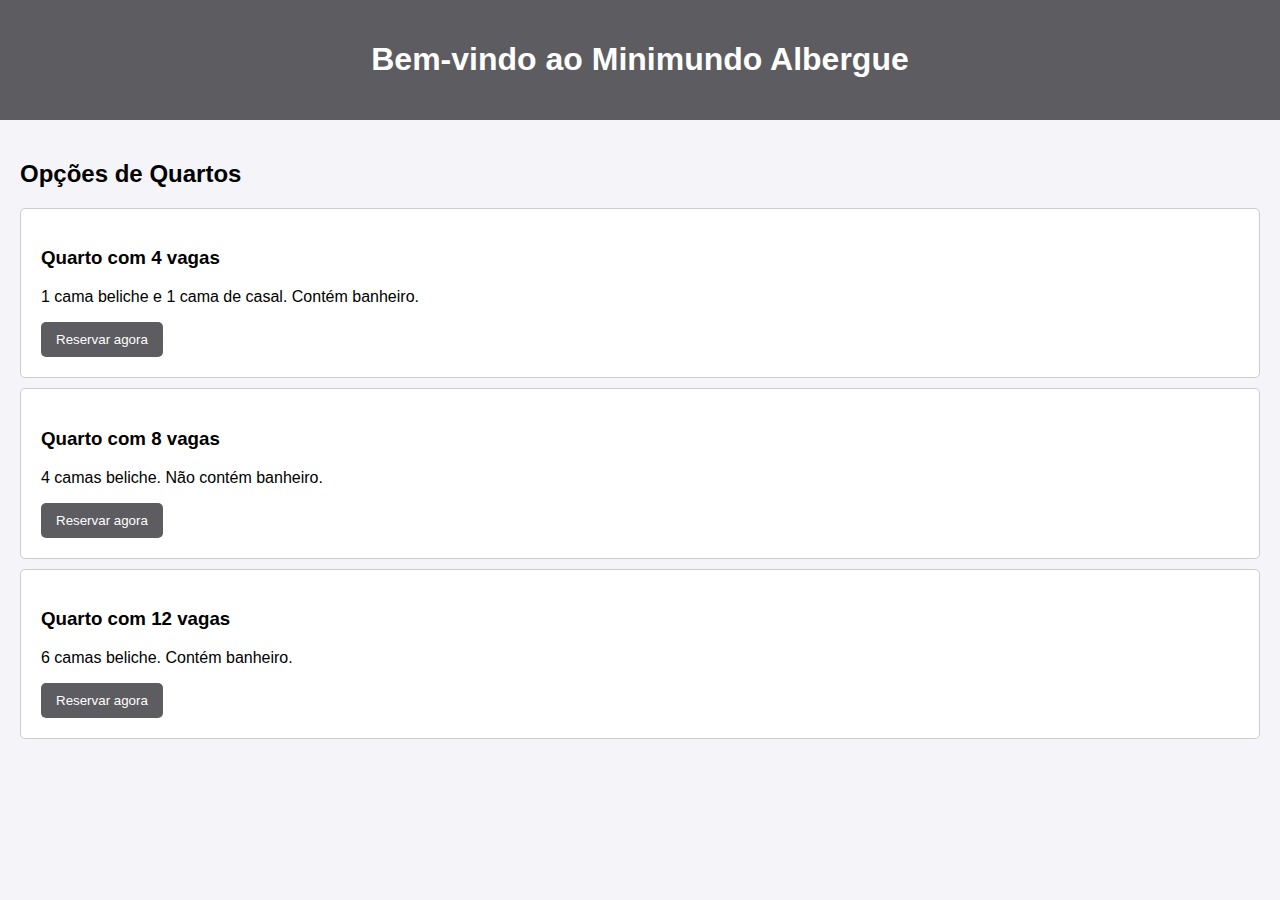
==== AV2/index.html @ b5791ba3 "primeiro commit" ====
<!DOCTYPE html>
<html lang="en">

<head>
  <meta charset="UTF-8">
  <meta name="viewport" content="width=device-width, initial-scale=1.0">
  <title>Minimundo Albergue</title>
  <link rel="stylesheet" href="css/styles.css">
</head>

<body>
  <header>
    <h1>Bem-vindo ao Minimundo Albergue</h1>
  </header>
  <main>
    <section id="rooms">
      <h2>Opções de Quartos</h2>
      <div class="room" id="room-4">
        <h3>Quarto com 4 vagas</h3>
        <p>1 cama beliche e 1 cama de casal. Contém banheiro.</p>
        <button onclick="reserveRoom(4)">Reservar agora</button>
      </div>
      <div class="room" id="room-8">
        <h3>Quarto com 8 vagas</h3>
        <p>4 camas beliche. Não contém banheiro.</p>
        <button onclick="reserveRoom(8)">Reservar agora</button>
      </div>
      <div class="room" id="room-12">
        <h3>Quarto com 12 vagas</h3>
        <p>6 camas beliche. Contém banheiro.</p>
        <button onclick="reserveRoom(12)">Reservar agora</button>
      </div>
    </section>
  </main>
  <script src="js/script.js"></script>
</body>

</html>
---- AV2/css/styles.css ----
body {
  font-family: Arial, sans-serif;
  margin: 0;
  padding: 0;
  background-color: #f4f4f9;
}
header {
  background-color: #5d5c61;
  color: white;
  text-align: center;
  padding: 20px;
}
main {
  padding: 20px;
}
.room {
  border: 1px solid #ccc;
  padding: 20px;
  margin: 10px 0;
  border-radius: 5px;
  background-color: #fff;
}
button {
  background-color: #5d5c61;
  color: white;
  padding: 10px 15px;
  border: none;
  border-radius: 5px;
  cursor: pointer;
}
button:disabled {
  background-color: #ccc;
  cursor: not-allowed;
}
.room-image {
  width: 100%;
  border-radius: 5px;
  margin-bottom: 15px;
}
/* Estilo para a seção dos quartos */
.room-list {
  display: flex;            /* Usar flexbox para alinhar elementos horizontalmente */
  justify-content: space-between; /* Alinhar o título à esquerda e o botão à direita */
  align-items: center;      /* Alinhar verticalmente */
  margin-bottom: 20px;      /* Adicionar margem abaixo da seção */
}

/* Estilo do botão */
#add-room-button {
  padding: 10px 20px;
  background-color: #5d5c61;
  color: white;
  border: none;
  border-radius: 5px;
  cursor: pointer;
  font-size: 16px;
}

#add-room-button:hover {
  background-color: #4a4945;
}

/* Imagens responsivas */
img {
  width: 100%;  /* A imagem será redimensionada de acordo com a largura do contêiner */
  height: auto; /* A altura será ajustada automaticamente para manter a proporção */
  max-width: 300px; /* A largura máxima será 300px */
}
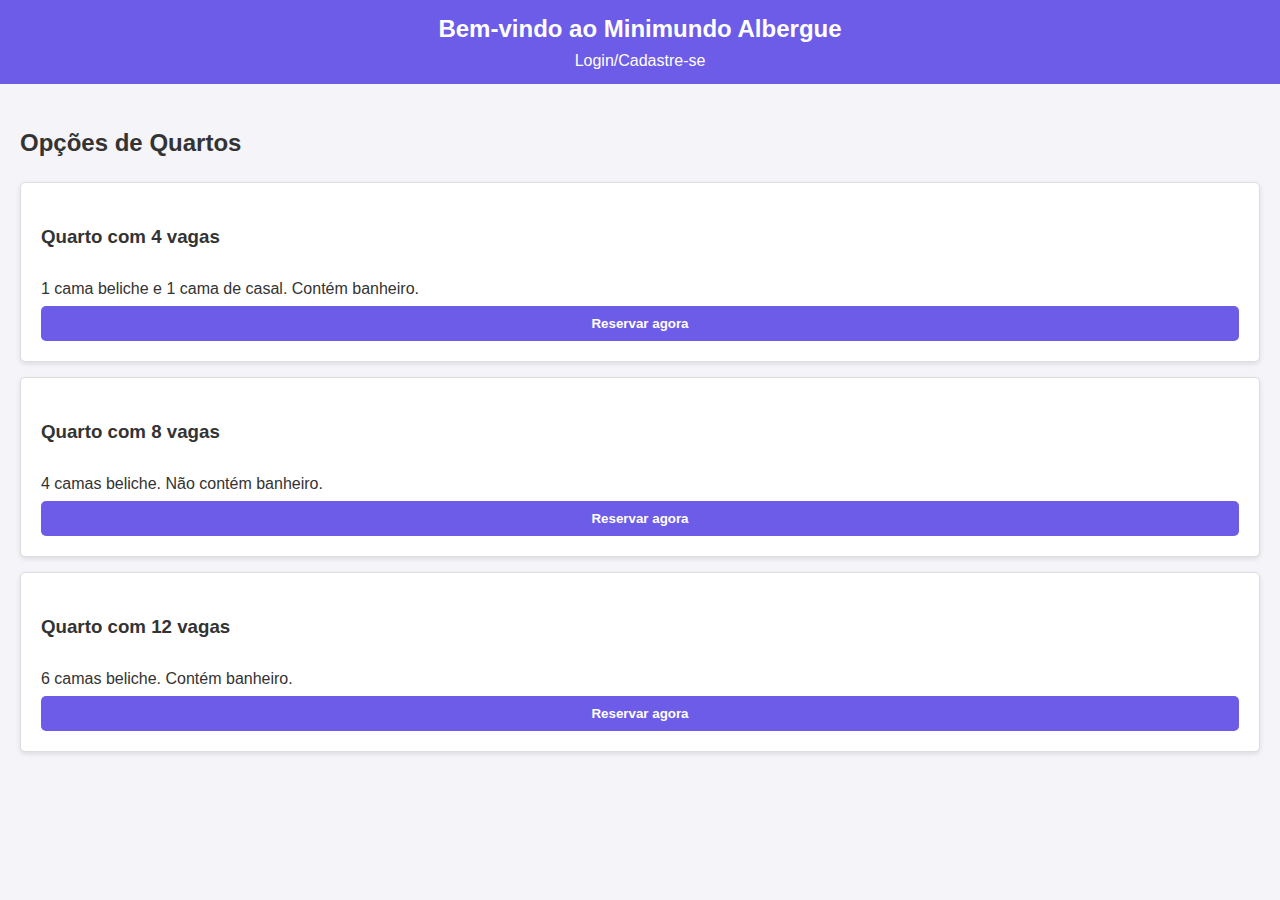
==== commit 65540e31: "att" ====
--- a/AV2/index.html
+++ b/AV2/index.html
@@ -1,5 +1,5 @@
 <!DOCTYPE html>
-<html lang="en">
+<html lang="pt-br">
 
 <head>
   <meta charset="UTF-8">
@@ -11,7 +11,10 @@
 <body>
   <header>
     <h1>Bem-vindo ao Minimundo Albergue</h1>
+    <!-- Link para a página de login -->
+    <a href="login.html" id="login-link" class="btn">Login/Cadastre-se</a>
   </header>
+
   <main>
     <section id="rooms">
       <h2>Opções de Quartos</h2>
@@ -32,6 +35,7 @@
       </div>
     </section>
   </main>
+
   <script src="js/script.js"></script>
 </body>
 
--- a/AV2/css/styles.css
+++ b/AV2/css/styles.css
@@ -1,70 +1,317 @@
+:root {
+  --primary-color: #6c5ce7; /* Cor principal (botões e destaques) */
+  --primary-hover: #4834d4; /* Cor de hover nos botões */
+  --secondary-color: #5d5c61; /* Cor secundária */
+  --background-color: #f4f4f9; /* Cor de fundo */
+  --text-color: #333; /* Cor do texto */
+}
+
 body {
-  font-family: Arial, sans-serif;
+  background-color: var(--background-color);
+  color: var(--text-color);
+  font-family: 'Roboto', Arial, sans-serif;
+  line-height: 1.6;
   margin: 0;
   padding: 0;
-  background-color: #f4f4f9;
-}
+}
+
 header {
-  background-color: #5d5c61;
-  color: white;
+  position: sticky;
+  top: 0;
+  background-color: var(--primary-color);
+  color: white;
+  padding: 10px 20px;
   text-align: center;
-  padding: 20px;
-}
+  z-index: 1000;
+}
+
+header h1 {
+  margin: 0;
+  font-size: 24px;
+}
+
 main {
   padding: 20px;
 }
-.room {
-  border: 1px solid #ccc;
-  padding: 20px;
-  margin: 10px 0;
-  border-radius: 5px;
-  background-color: #fff;
-}
+
+/* Estilo para botões */
 button {
-  background-color: #5d5c61;
+  background-color: var(--primary-color);
   color: white;
   padding: 10px 15px;
   border: none;
   border-radius: 5px;
   cursor: pointer;
-}
+  font-weight: bold;
+}
+
+button:hover {
+  background-color: var(--primary-hover);
+}
+
 button:disabled {
   background-color: #ccc;
   cursor: not-allowed;
 }
-.room-image {
-  width: 100%;
-  border-radius: 5px;
-  margin-bottom: 15px;
-}
-/* Estilo para a seção dos quartos */
-.room-list {
-  display: flex;            /* Usar flexbox para alinhar elementos horizontalmente */
-  justify-content: space-between; /* Alinhar o título à esquerda e o botão à direita */
-  align-items: center;      /* Alinhar verticalmente */
-  margin-bottom: 20px;      /* Adicionar margem abaixo da seção */
-}
-
-/* Estilo do botão */
-#add-room-button {
-  padding: 10px 20px;
-  background-color: #5d5c61;
+
+/* Estilo para as seções */
+.room {
+  display: flex;
+  flex-direction: column;
+  padding: 20px;
+  margin: 15px 0;
+  border: 1px solid #ddd;
+  border-radius: 5px;
+  background-color: white;
+  box-shadow: 0 2px 5px rgba(0, 0, 0, 0.1);
+}
+
+.room img {
+  width: 100%;
+  border-radius: 5px;
+  margin-bottom: 10px;
+}
+
+.room p {
+  margin: 5px 0;
+  color: var(--text-color);
+}
+
+/* Formulários */
+input, textarea, select {
+  width: 100%;
+  padding: 10px;
+  margin: 10px 0;
+  border: 1px solid #ccc;
+  border-radius: 5px;
+  font-size: 14px;
+}
+
+input:focus, textarea:focus, select:focus {
+  outline: none;
+  border-color: var(--primary-color);
+  box-shadow: 0 0 5px var(--primary-color);
+}
+
+button[type="submit"] {
+  background-color: var(--primary-color);
   color: white;
   border: none;
-  border-radius: 5px;
+  padding: 12px;
+  border-radius: 5px;
+  font-size: 16px;
   cursor: pointer;
-  font-size: 16px;
-}
-
-#add-room-button:hover {
-  background-color: #4a4945;
+}
+
+button[type="submit"]:hover {
+  background-color: var(--primary-hover);
+}
+
+/* Estilo para listas de quartos */
+#room-list {
+  display: flex;
+  flex-direction: column;
+  gap: 10px;
+}
+
+.room-list-header {
+  display: flex;
+  justify-content: space-between; /* Título à esquerda, botão à direita */
+  align-items: center;
+  margin-bottom: 20px;
+}
+
+.room-list-header h2 {
+  margin: 0;
 }
 
 /* Imagens responsivas */
 img {
-  width: 100%;  /* A imagem será redimensionada de acordo com a largura do contêiner */
+  width: 100%; /* A imagem será redimensionada de acordo com a largura do contêiner */
   height: auto; /* A altura será ajustada automaticamente para manter a proporção */
   max-width: 300px; /* A largura máxima será 300px */
 }
 
-
+/* Formulário de adição de quarto */
+#add-room-form {
+  background-color: #fff;
+  border: 1px solid #ccc;
+  border-radius: 5px;
+  padding: 20px;
+  margin-top: 20px;
+}
+
+#add-room-form h2 {
+  margin-top: 0;
+}
+
+#add-room-form label {
+  margin: 10px 0 5px;
+  font-weight: bold;
+}
+
+#add-room-form input,
+#add-room-form textarea,
+#add-room-form select {
+  width: 100%;
+  padding: 10px;
+  border: 1px solid #ccc;
+  border-radius: 5px;
+  font-size: 14px;
+}
+
+#add-room-form button[type="submit"] {
+  width: 100%;
+  margin-top: 15px;
+  font-size: 16px;
+}
+
+/* Estilo para a página de edição */
+#edit-room-form {
+  background-color: #fff;
+  border: 1px solid #ccc;
+  border-radius: 5px;
+  padding: 20px;
+  margin-top: 20px;
+}
+
+#edit-room-form h2 {
+  margin-top: 0;
+}
+
+#edit-room-form label {
+  margin: 10px 0 5px;
+  font-weight: bold;
+}
+
+#edit-room-form input,
+#edit-room-form textarea,
+#edit-room-form select {
+  width: 100%;
+  padding: 10px;
+  border: 1px solid #ccc;
+  border-radius: 5px;
+  font-size: 14px;
+}
+
+/* Links */
+a {
+  color: #fff;
+  text-decoration: none;
+}
+
+a:hover {
+  text-decoration: underline;
+}
+
+:root {
+  --primary-color: #6c5ce7; /* Cor principal (botões e destaques) */
+  --primary-hover: #4834d4; /* Cor de hover nos botões */
+  --secondary-color: #5d5c61; /* Cor secundária */
+  --background-color: #f4f4f9; /* Cor de fundo */
+  --text-color: #333; /* Cor do texto */
+}
+
+body {
+  background-color: var(--background-color);
+  color: var(--text-color);
+  font-family: 'Roboto', Arial, sans-serif;
+  line-height: 1.6;
+  margin: 0;
+  padding: 0;
+}
+
+header {
+  position: sticky;
+  top: 0;
+  background-color: var(--primary-color);
+  color: white;
+  padding: 10px 20px;
+  text-align: center;
+  z-index: 1000;
+}
+
+header h1 {
+  margin: 0;
+  font-size: 24px;
+}
+
+main {
+  padding: 20px;
+}
+
+form {
+  background-color: white;
+  padding: 20px;
+  border-radius: 5px;
+  box-shadow: 0 2px 5px rgba(0, 0, 0, 0.1);
+}
+
+form h2 {
+  margin-bottom: 15px;
+  font-size: 20px;
+}
+
+label {
+  font-weight: bold;
+  margin: 10px 0 5px;
+  display: block;
+}
+
+input {
+  width: 100%;
+  padding: 10px;
+  margin: 10px 0;
+  border: 1px solid #ccc;
+  border-radius: 5px;
+  font-size: 14px;
+}
+
+input:focus {
+  outline: none;
+  border-color: var(--primary-color);
+  box-shadow: 0 0 5px var(--primary-color);
+}
+
+button[type="submit"] {
+  background-color: var(--primary-color);
+  color: white;
+  padding: 12px;
+  border: none;
+  border-radius: 5px;
+  font-size: 16px;
+  cursor: pointer;
+  width: 100%;
+}
+
+button[type="submit"]:hover {
+  background-color: var(--primary-hover);
+}
+
+button:disabled {
+  background-color: #ccc;
+  cursor: not-allowed;
+}
+
+/* Estilo adicional para campos de pagamento */
+#card-number, #cvv, #expiry-date {
+  width: 100%;
+  padding: 10px;
+  margin: 10px 0;
+  border: 1px solid #ccc;
+  border-radius: 5px;
+}
+
+#card-number {
+  text-transform: uppercase;
+}
+
+#expiry-date {
+  width: 50%;
+  display: inline-block;
+}
+
+#cvv {
+  width: 30%;
+  display: inline-block;
+}
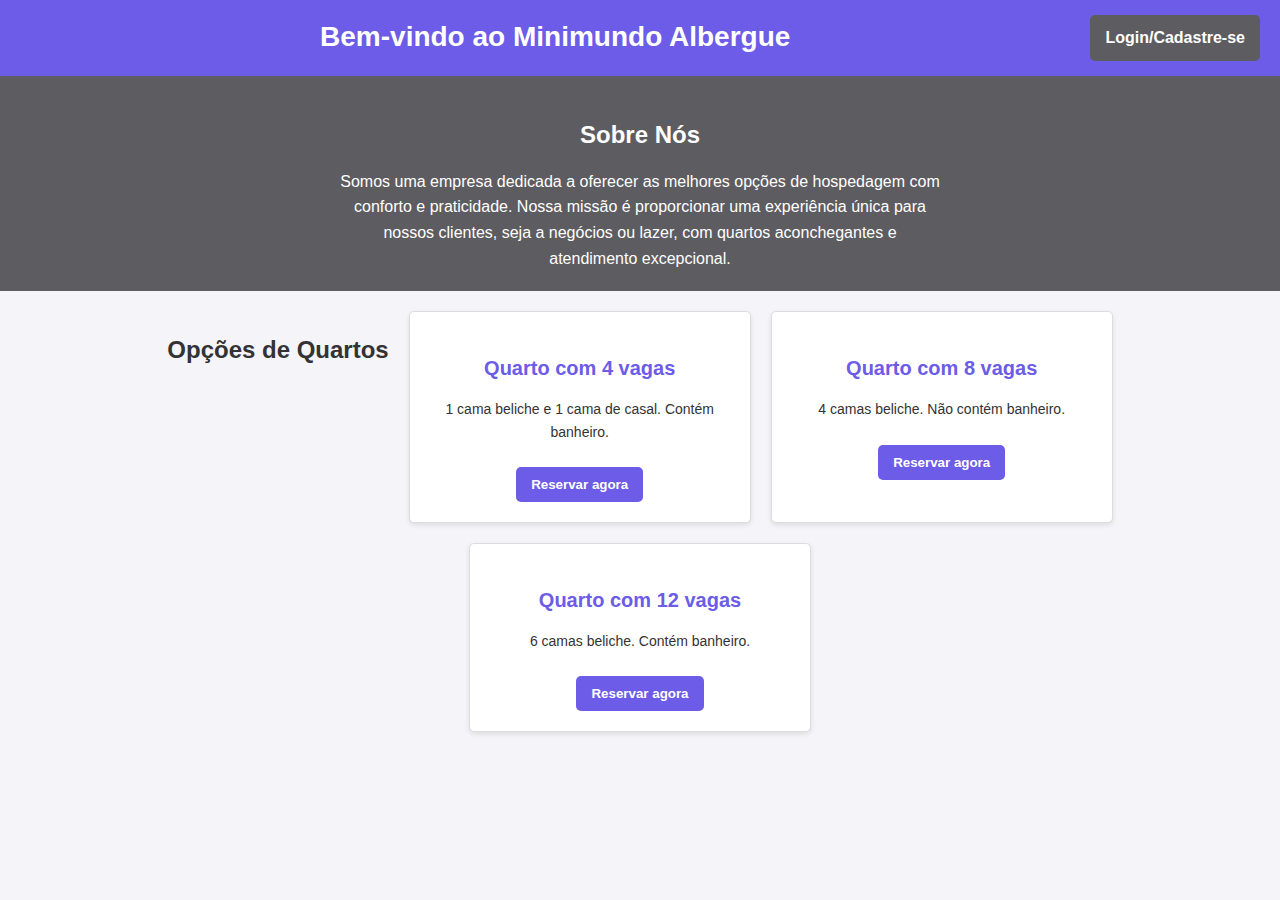
==== commit 1cec87c5: "att" ====
--- a/AV2/index.html
+++ b/AV2/index.html
@@ -14,6 +14,13 @@
     <!-- Link para a página de login -->
     <a href="login.html" id="login-link" class="btn">Login/Cadastre-se</a>
   </header>
+
+  <section id="sobre-nos">
+    <div class="sobre-nos-container">
+      <h2>Sobre Nós</h2>
+      <p>Somos uma empresa dedicada a oferecer as melhores opções de hospedagem com conforto e praticidade. Nossa missão é proporcionar uma experiência única para nossos clientes, seja a negócios ou lazer, com quartos aconchegantes e atendimento excepcional.</p>
+    </div>
+  </section>
 
   <main>
     <section id="rooms">
--- a/AV2/css/styles.css
+++ b/AV2/css/styles.css
@@ -4,6 +4,7 @@
   --secondary-color: #5d5c61; /* Cor secundária */
   --background-color: #f4f4f9; /* Cor de fundo */
   --text-color: #333; /* Cor do texto */
+  --header-text-color: #fff; /* Cor do texto no cabeçalho */
 }
 
 body {
@@ -19,299 +20,250 @@
   position: sticky;
   top: 0;
   background-color: var(--primary-color);
-  color: white;
-  padding: 10px 20px;
+  color: var(--header-text-color);
+  padding: 15px 20px;
   text-align: center;
   z-index: 1000;
+  display: flex; /* Flexbox para facilitar o layout */
+  justify-content: space-between; /* Espaço entre os elementos principais */
+  align-items: center; /* Centraliza verticalmente */
 }
 
 header h1 {
   margin: 0;
+  font-size: 28px;
+  flex: 1; /* Ocupará o máximo de espaço possível */
+}
+
+header .links {
+  display: flex; /* Organiza os links como um grupo */
+  gap: 10px; /* Espaçamento entre os links */
+}
+
+header a {
+  background-color: var(--secondary-color);
+  color: var(--header-text-color);
+  padding: 10px 15px;
+  border-radius: 5px;
+  text-decoration: none;
+  font-weight: bold;
+}
+
+header a:hover {
+  background-color: var(--primary-hover);
+}
+
+
+#sobre-nos {
+  background-color: var(--secondary-color);
+  color: var(--header-text-color);
+  padding: 20px;
+  text-align: center;
+}
+
+#sobre-nos h2 {
   font-size: 24px;
+  margin-bottom: 15px;
+}
+
+#sobre-nos p {
+  max-width: 600px;
+  margin: 0 auto;
+  font-size: 16px;
 }
 
 main {
   padding: 20px;
 }
 
-/* Estilo para botões */
-button {
+#rooms {
+  display: flex;
+  flex-wrap: wrap;
+  gap: 20px;
+  justify-content: center;
+}
+
+.room {
+  background-color: #fff;
+  border: 1px solid #ddd;
+  border-radius: 5px;
+  padding: 20px;
+  width: 300px;
+  text-align: center;
+  box-shadow: 0 2px 5px rgba(0, 0, 0, 0.1);
+}
+
+.room h3 {
+  font-size: 20px;
+  margin-bottom: 10px;
+  color: var(--primary-color);
+}
+
+.room p {
+  font-size: 14px;
+  color: var(--text-color);
+}
+
+.room button {
+  margin-top: 10px;
   background-color: var(--primary-color);
-  color: white;
+  color: #fff;
   padding: 10px 15px;
   border: none;
   border-radius: 5px;
   cursor: pointer;
   font-weight: bold;
-}
-
-button:hover {
+  transition: background-color 0.3s ease;
+}
+
+.room button:hover {
   background-color: var(--primary-hover);
 }
 
-button:disabled {
-  background-color: #ccc;
-  cursor: not-allowed;
-}
-
-/* Estilo para as seções */
-.room {
-  display: flex;
-  flex-direction: column;
-  padding: 20px;
-  margin: 15px 0;
-  border: 1px solid #ddd;
-  border-radius: 5px;
-  background-color: white;
-  box-shadow: 0 2px 5px rgba(0, 0, 0, 0.1);
-}
-
 .room img {
-  width: 100%;
-  border-radius: 5px;
-  margin-bottom: 10px;
-}
-
-.room p {
-  margin: 5px 0;
-  color: var(--text-color);
-}
-
-/* Formulários */
-input, textarea, select {
+  width: auto; /* Permite que a largura se ajuste automaticamente */
+  max-width: 100%; /* Limita a largura máxima ao contêiner */
+  height: 150px; /* Define uma altura fixa para as imagens */
+  object-fit: cover; /* Ajusta a imagem para cobrir o espaço sem distorcer */
+  margin: 0 auto; /* Centraliza a imagem horizontalmente */
+  display: block;
+  border-radius: 5px; /* Mantém bordas arredondadas */
+}
+
+/* Ajustes para responsividade */
+@media (max-width: 768px) {
+  header a {
+    font-size: 14px;
+    padding: 8px 12px;
+  }
+
+  #rooms {
+    flex-direction: column;
+    align-items: center;
+  }
+
+  .room {
+    width: 90%;
+  }
+}
+
+form {
+  background-color: white; /* Fundo branco */
+  padding: 20px; /* Espaçamento interno */
+  border-radius: 5px; /* Bordas arredondadas */
+  box-shadow: 0 2px 5px rgba(0, 0, 0, 0.1); /* Sombra leve */
+  width: 100%; /* Largura total do contêiner pai */
+  max-width: 600px; /* Largura máxima */
+  margin: 0 auto; /* Centraliza horizontalmente */
+}
+
+form h2 {
+  margin-bottom: 15px; /* Espaço inferior */
+  font-size: 20px; /* Tamanho da fonte */
+  text-align: center; /* Centraliza o texto */
+}
+
+form label {
+  font-weight: bold; /* Deixa o texto em negrito */
+  margin: 10px 0 5px; /* Espaçamento entre os elementos */
+  display: block; /* Garante que o rótulo fique em linha separada */
+}
+
+form input,
+form textarea,
+form select {
+  width: 100%; /* Largura total */
+  padding: 10px; /* Espaçamento interno */
+  margin: 10px 0; /* Espaçamento externo */
+  border: 1px solid #ccc; /* Borda cinza clara */
+  border-radius: 5px; 
+  font-size: 14px; 
+}
+
+form input:focus,
+form textarea:focus,
+form select:focus {
+  outline: none; 
+  border-color: var(--primary-color); 
+  box-shadow: 0 0 5px var(--primary-color); 
+}
+
+form button {
+  background-color: var(--primary-color);
+  color: white; 
+  padding: 10px 15px;
+  border: none; 
+  border-radius: 5px; 
+  cursor: pointer; 
+  font-weight: bold; 
+  width: 100%; 
+}
+
+form button:hover {
+  background-color: var(--primary-hover); /* Cor ao passar o mouse */
+}
+
+form#new-room-form .form-group {
+  margin-bottom: 15px;
+}
+
+form#new-room-form label {
+  display: block;
+  margin-bottom: 5px;
+  font-weight: bold;
+}
+
+form#new-room-form input,
+form#new-room-form textarea,
+form#new-room-form select {
   width: 100%;
   padding: 10px;
-  margin: 10px 0;
-  border: 1px solid #ccc;
+  border: 1px solid #ddd;
   border-radius: 5px;
   font-size: 14px;
 }
 
-input:focus, textarea:focus, select:focus {
-  outline: none;
-  border-color: var(--primary-color);
-  box-shadow: 0 0 5px var(--primary-color);
-}
-
-button[type="submit"] {
-  background-color: var(--primary-color);
-  color: white;
+form#new-room-form button {
+  background-color: var(--secondary-color);
+  color: #fff;
   border: none;
-  padding: 12px;
-  border-radius: 5px;
-  font-size: 16px;
+  padding: 10px 20px;
+  border-radius: 5px;
   cursor: pointer;
 }
 
-button[type="submit"]:hover {
+form#new-room-form button:hover {
   background-color: var(--primary-hover);
 }
 
-/* Estilo para listas de quartos */
+
+/* Quartos Cadastrados */
 #room-list {
+  margin-top: 30px;
   display: flex;
-  flex-direction: column;
-  gap: 10px;
-}
-
-.room-list-header {
-  display: flex;
-  justify-content: space-between; /* Título à esquerda, botão à direita */
-  align-items: center;
-  margin-bottom: 20px;
-}
-
-.room-list-header h2 {
-  margin: 0;
-}
-
-/* Imagens responsivas */
-img {
-  width: 100%; /* A imagem será redimensionada de acordo com a largura do contêiner */
-  height: auto; /* A altura será ajustada automaticamente para manter a proporção */
-  max-width: 300px; /* A largura máxima será 300px */
-}
-
-/* Formulário de adição de quarto */
-#add-room-form {
-  background-color: #fff;
-  border: 1px solid #ccc;
-  border-radius: 5px;
-  padding: 20px;
-  margin-top: 20px;
-}
-
+  flex-wrap: wrap; 
+  gap: 20px; /* Espaçamento entre os quartos */
+}
+
+#room-list .room {
+  width: 300px;
+  border: 1px solid #ddd;
+  border-radius: 8px;
+  padding: 15px;
+  background-color: #f9f9f9;
+  box-shadow: 0 2px 5px rgba(0, 0, 0, 0.1); /* Sombra para destaque */
+}
+
+#room-list .room h3 {
+  margin: 0 0 10px;
+}
+
+#room-list .room p {
+  margin: 5px 0;
+}
 #add-room-form h2 {
-  margin-top: 0;
-}
-
-#add-room-form label {
-  margin: 10px 0 5px;
-  font-weight: bold;
-}
-
-#add-room-form input,
-#add-room-form textarea,
-#add-room-form select {
-  width: 100%;
-  padding: 10px;
-  border: 1px solid #ccc;
-  border-radius: 5px;
-  font-size: 14px;
-}
-
-#add-room-form button[type="submit"] {
-  width: 100%;
-  margin-top: 15px;
-  font-size: 16px;
-}
-
-/* Estilo para a página de edição */
-#edit-room-form {
-  background-color: #fff;
-  border: 1px solid #ccc;
-  border-radius: 5px;
-  padding: 20px;
-  margin-top: 20px;
-}
-
-#edit-room-form h2 {
-  margin-top: 0;
-}
-
-#edit-room-form label {
-  margin: 10px 0 5px;
-  font-weight: bold;
-}
-
-#edit-room-form input,
-#edit-room-form textarea,
-#edit-room-form select {
-  width: 100%;
-  padding: 10px;
-  border: 1px solid #ccc;
-  border-radius: 5px;
-  font-size: 14px;
-}
-
-/* Links */
-a {
-  color: #fff;
-  text-decoration: none;
-}
-
-a:hover {
-  text-decoration: underline;
-}
-
-:root {
-  --primary-color: #6c5ce7; /* Cor principal (botões e destaques) */
-  --primary-hover: #4834d4; /* Cor de hover nos botões */
-  --secondary-color: #5d5c61; /* Cor secundária */
-  --background-color: #f4f4f9; /* Cor de fundo */
-  --text-color: #333; /* Cor do texto */
-}
-
-body {
-  background-color: var(--background-color);
-  color: var(--text-color);
-  font-family: 'Roboto', Arial, sans-serif;
-  line-height: 1.6;
-  margin: 0;
-  padding: 0;
-}
-
-header {
-  position: sticky;
-  top: 0;
-  background-color: var(--primary-color);
-  color: white;
-  padding: 10px 20px;
-  text-align: center;
-  z-index: 1000;
-}
-
-header h1 {
-  margin: 0;
-  font-size: 24px;
-}
-
-main {
-  padding: 20px;
-}
-
-form {
-  background-color: white;
-  padding: 20px;
-  border-radius: 5px;
-  box-shadow: 0 2px 5px rgba(0, 0, 0, 0.1);
-}
-
-form h2 {
-  margin-bottom: 15px;
-  font-size: 20px;
-}
-
-label {
-  font-weight: bold;
-  margin: 10px 0 5px;
-  display: block;
-}
-
-input {
-  width: 100%;
-  padding: 10px;
-  margin: 10px 0;
-  border: 1px solid #ccc;
-  border-radius: 5px;
-  font-size: 14px;
-}
-
-input:focus {
-  outline: none;
-  border-color: var(--primary-color);
-  box-shadow: 0 0 5px var(--primary-color);
-}
-
-button[type="submit"] {
-  background-color: var(--primary-color);
-  color: white;
-  padding: 12px;
-  border: none;
-  border-radius: 5px;
-  font-size: 16px;
-  cursor: pointer;
-  width: 100%;
-}
-
-button[type="submit"]:hover {
-  background-color: var(--primary-hover);
-}
-
-button:disabled {
-  background-color: #ccc;
-  cursor: not-allowed;
-}
-
-/* Estilo adicional para campos de pagamento */
-#card-number, #cvv, #expiry-date {
-  width: 100%;
-  padding: 10px;
-  margin: 10px 0;
-  border: 1px solid #ccc;
-  border-radius: 5px;
-}
-
-#card-number {
-  text-transform: uppercase;
-}
-
-#expiry-date {
-  width: 50%;
-  display: inline-block;
-}
-
-#cvv {
-  width: 30%;
-  display: inline-block;
-}
+  text-align: center; /* Centraliza o texto do título */
+  margin-bottom: 20px; /* Espaço entre o título e o formulário */
+}
+
+
